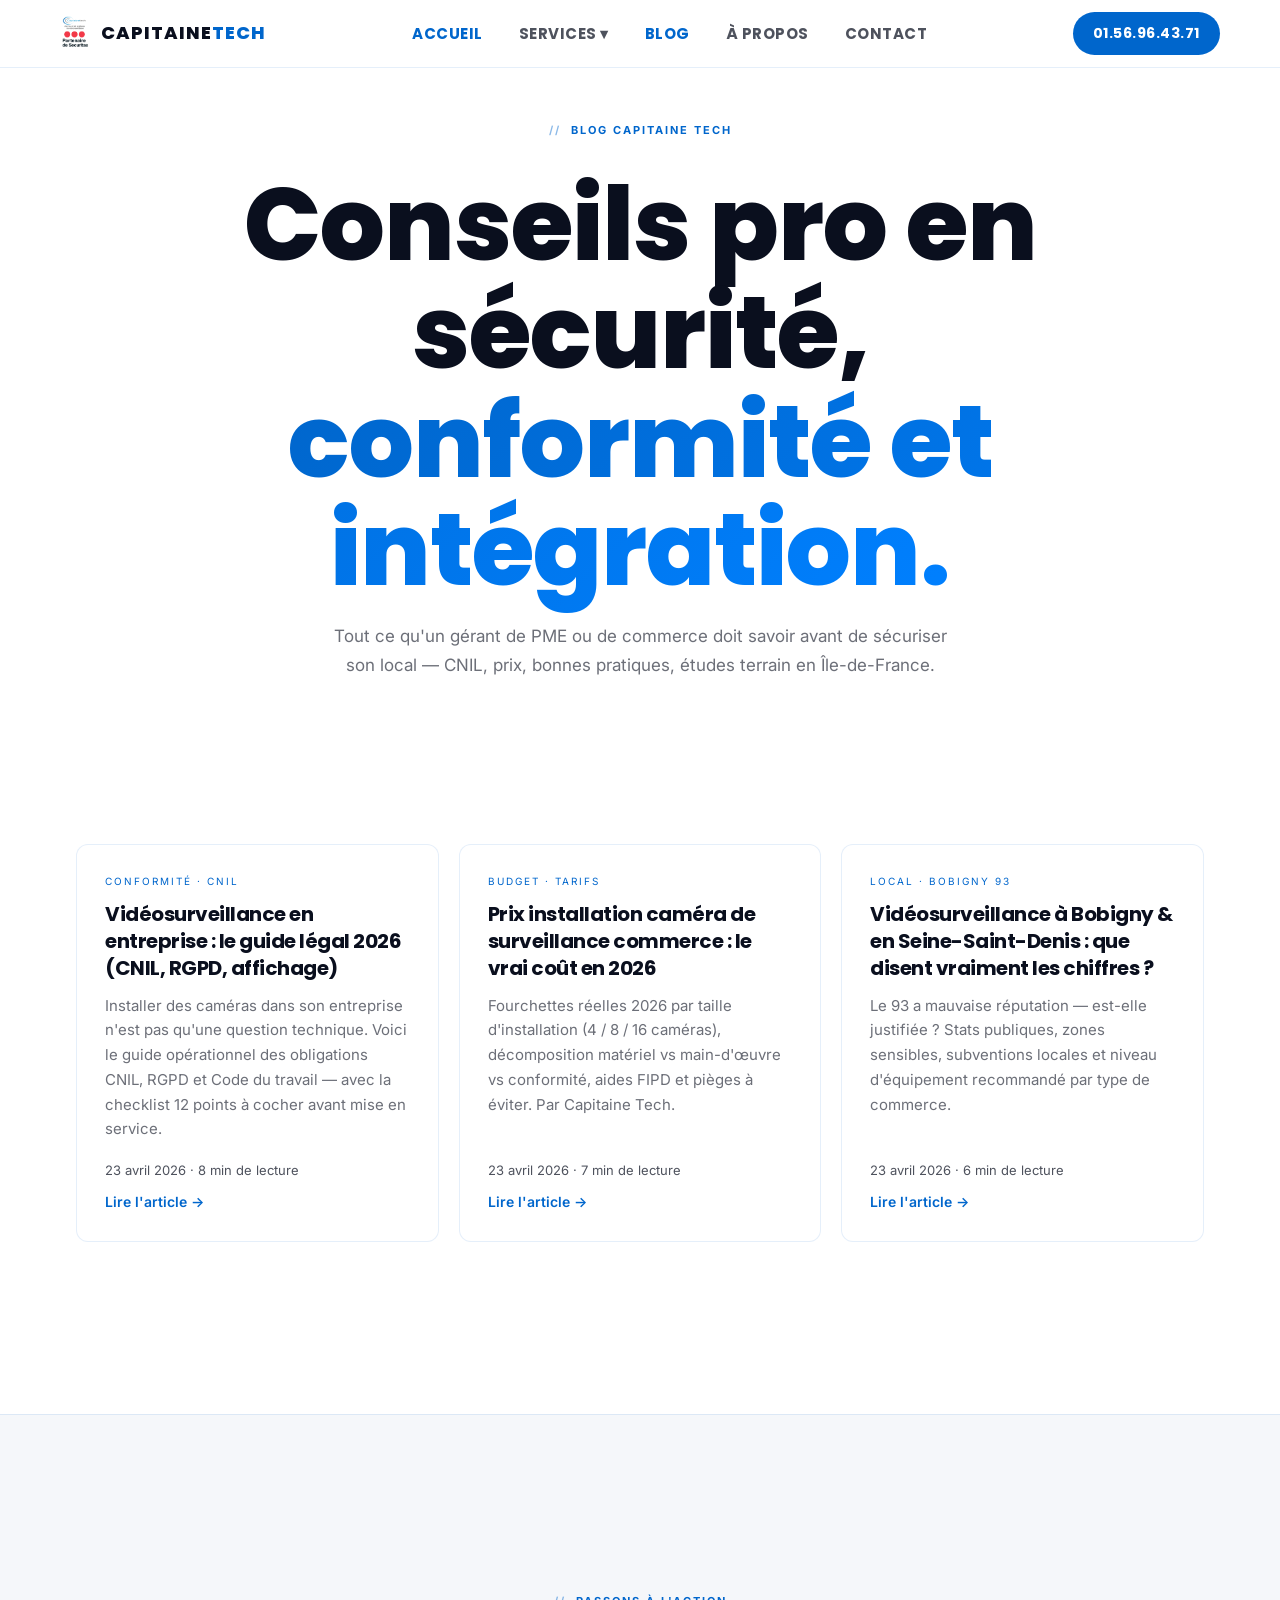
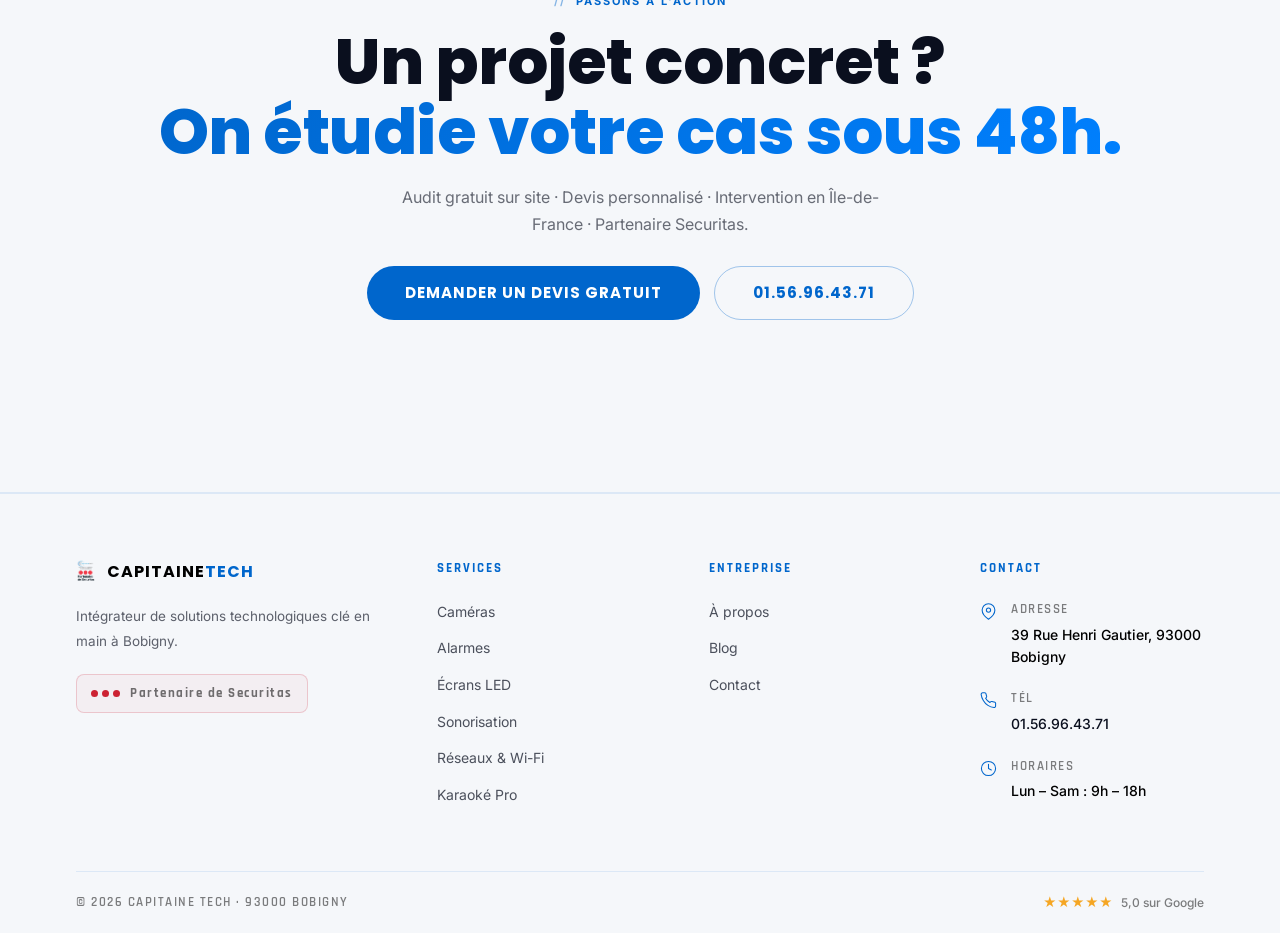
==== blog/index.html @ f3a3a192 "SEO: compression logo, blog avec 3 articles, lien Blog dans nav/footer/sitemap Logo (620 KB -> 41 KB" ====
<!DOCTYPE html>
<html lang="fr">
<head>
  <meta charset="UTF-8"/>
  <meta name="viewport" content="width=device-width, initial-scale=1.0"/>
  <title>Blog | Conseils Vidéosurveillance, Alarme & Sécurité Pro | Capitaine Tech</title>
  <meta name="description" content="Le blog Capitaine Tech : conseils experts sur la vidéosurveillance, les alarmes, la conformité CNIL, les prix et la sécurité pour les entreprises à Bobigny & en Île-de-France."/>
  <meta name="robots" content="index,follow,max-image-preview:large"/>
  <meta name="author" content="Capitaine Tech"/>
  <link rel="canonical" href="https://www.capitaineproject.com/blog/"/>

  <meta property="og:type" content="website"/>
  <meta property="og:site_name" content="Capitaine Tech"/>
  <meta property="og:locale" content="fr_FR"/>
  <meta property="og:title" content="Blog Capitaine Tech | Vidéosurveillance & Sécurité Pro"/>
  <meta property="og:description" content="Conseils experts : vidéosurveillance, alarme, CNIL, prix, sécurité des PME à Bobigny & en IDF."/>
  <meta property="og:url" content="https://www.capitaineproject.com/blog/"/>
  <meta property="og:image" content="https://www.capitaineproject.com/assets/logo.png"/>

  <meta name="twitter:card" content="summary_large_image"/>
  <meta name="twitter:title" content="Blog Capitaine Tech | Vidéosurveillance & Sécurité Pro"/>
  <meta name="twitter:description" content="Conseils experts sécurité pour PME : CNIL, prix, installations."/>
  <meta name="twitter:image" content="https://www.capitaineproject.com/assets/logo.png"/>

  <script type="application/ld+json">
  {
    "@context": "https://schema.org",
    "@type": "Blog",
    "name": "Blog Capitaine Tech",
    "description": "Conseils experts en vidéosurveillance, alarme, conformité CNIL et sécurité pour les PME à Bobigny et en Île-de-France.",
    "url": "https://www.capitaineproject.com/blog/",
    "publisher": {
      "@type": "Organization",
      "name": "Capitaine Tech",
      "logo": { "@type": "ImageObject", "url": "https://www.capitaineproject.com/assets/logo.png" }
    }
  }
  </script>
  <script type="application/ld+json">
  {
    "@context": "https://schema.org",
    "@type": "BreadcrumbList",
    "itemListElement": [
      { "@type": "ListItem", "position": 1, "name": "Accueil", "item": "https://www.capitaineproject.com/" },
      { "@type": "ListItem", "position": 2, "name": "Blog", "item": "https://www.capitaineproject.com/blog/" }
    ]
  }
  </script>

  <link rel="stylesheet" href="../css/style.css"/>
  <style>
    .blog-hero { padding: calc(var(--nav-h) + 48px) 0 40px; text-align: center; }
    .blog-hero h1 { max-width: 880px; margin: 14px auto 18px; }
    .blog-hero p { max-width: 620px; margin: 0 auto; font-size: 17px; color: rgba(10,15,30,0.6); line-height: 1.7; }
    .articles-grid { display: grid; grid-template-columns: repeat(3,1fr); gap: 20px; padding: 24px 0 72px; }
    .article-card { background: var(--bg-card); border: 1px solid rgba(0,102,204,0.1); border-radius: var(--r); padding: 28px; transition: border-color .2s, box-shadow .2s, transform .3s var(--ease); display: flex; flex-direction: column; }
    .article-card:hover { border-color: var(--cyan); box-shadow: 0 10px 30px rgba(0,102,204,0.08); transform: translateY(-4px); }
    .article-card .ac-cat { font-family: 'Inter', sans-serif; font-size: 10px; letter-spacing: 2px; color: var(--cyan); text-transform: uppercase; margin-bottom: 12px; }
    .article-card h2 { font-size: 20px; font-weight: 700; margin-bottom: 12px; color: #0a0f1e; line-height: 1.35; }
    .article-card p { font-size: 15px; line-height: 1.65; color: rgba(10,15,30,0.6); margin-bottom: 18px; flex: 1; }
    .article-card .ac-meta { font-size: 13px; color: var(--muted); margin-bottom: 10px; }
    .article-card a.ac-link { color: var(--cyan); font-weight: 600; font-size: 14px; text-decoration: none; }
    .article-card a.ac-link:hover { text-decoration: underline; }
    .blog-cta { background: var(--bg2); border-top: 1px solid rgba(0,102,204,0.1); }
    .blog-cta .container { padding: 72px 0; text-align: center; }
    .blog-cta h2 { margin-bottom: 16px; }
    .blog-cta p { max-width: 520px; margin: 0 auto 28px; color: rgba(10,15,30,0.6); font-size: 16px; line-height: 1.7; }
    @media (max-width:1000px) { .articles-grid { grid-template-columns: 1fr 1fr; } }
    @media (max-width:640px) { .articles-grid { grid-template-columns: 1fr; gap: 14px; } .article-card { padding: 22px; } }
  </style>
</head>
<body>

<nav>
  <div class="nav-inner">
    <a href="../index.html" class="nav-logo">
      <img src="../assets/logo.webp" alt="Capitaine Tech"/>
      <span class="nav-logo-text">Capitaine<em>Tech</em></span>
    </a>
    <ul class="nav-links">
      <li><a href="../index.html">Accueil</a></li>
      <li class="nav-dropdown">
        <a href="../services/cameras.html">Services ▾</a>
        <div class="nav-dropdown-menu">
          <a href="../services/cameras.html"><span class="dd-icon" data-icon="camera"></span>Caméras</a>
          <a href="../services/alarmes.html"><span class="dd-icon" data-icon="bell"></span>Alarmes</a>
          <div class="dd-sep"></div>
          <a href="../services/ecrans-led.html"><span class="dd-icon" data-icon="monitor"></span>Écrans LED</a>
          <a href="../services/sonorisation.html"><span class="dd-icon" data-icon="speaker"></span>Sonorisation</a>
          <div class="dd-sep"></div>
          <a href="../services/reseaux.html"><span class="dd-icon" data-icon="wifi"></span>Réseaux & Wi-Fi</a>
          <a href="../services/karaoke.html"><span class="dd-icon" data-icon="mic"></span>Karaoké Pro</a>
        </div>
      </li>
      <li><a href="index.html" class="active">Blog</a></li>
      <li><a href="../a-propos.html">À propos</a></li>
      <li><a href="../contact.html">Contact</a></li>
    </ul>
    <a href="tel:0156964371" class="nav-cta">01.56.96.43.71</a>
    <div class="nav-burger" id="burger"><span></span><span></span><span></span></div>
  </div>
</nav>

<div class="nav-mobile" id="mobile-nav">
  <a href="../index.html">Accueil</a>
  <a href="../services/cameras.html"><span class="nm-icon" data-icon="camera"></span>Caméras</a>
  <a href="../services/alarmes.html"><span class="nm-icon" data-icon="bell"></span>Alarmes</a>
  <a href="../services/ecrans-led.html"><span class="nm-icon" data-icon="monitor"></span>Écrans LED</a>
  <a href="../services/sonorisation.html"><span class="nm-icon" data-icon="speaker"></span>Sonorisation</a>
  <a href="../services/reseaux.html"><span class="nm-icon" data-icon="wifi"></span>Réseaux & Wi-Fi</a>
  <a href="../services/karaoke.html"><span class="nm-icon" data-icon="mic"></span>Karaoké Pro</a>
  <a href="index.html">Blog</a>
  <a href="../a-propos.html">À propos</a>
  <a href="../contact.html">Contact</a>
</div>

<section class="blog-hero">
  <div class="container">
    <div class="tag" style="justify-content:center;">Blog Capitaine Tech</div>
    <h1>Conseils pro en sécurité,<br><span class="cyan">conformité et intégration.</span></h1>
    <p>Tout ce qu'un gérant de PME ou de commerce doit savoir avant de sécuriser son local — CNIL, prix, bonnes pratiques, études terrain en Île-de-France.</p>
  </div>
</section>

<section>
  <div class="container">
    <div class="articles-grid">

      <article class="article-card reveal">
        <div class="ac-cat">Conformité · CNIL</div>
        <h2><a href="videosurveillance-entreprise-guide-cnil-2026.html" style="color:inherit;text-decoration:none;">Vidéosurveillance en entreprise : le guide légal 2026 (CNIL, RGPD, affichage)</a></h2>
        <p>Installer des caméras dans son entreprise n'est pas qu'une question technique. Voici le guide opérationnel des obligations CNIL, RGPD et Code du travail — avec la checklist 12 points à cocher avant mise en service.</p>
        <div class="ac-meta">23 avril 2026 · 8 min de lecture</div>
        <a href="videosurveillance-entreprise-guide-cnil-2026.html" class="ac-link">Lire l'article →</a>
      </article>

      <article class="article-card reveal">
        <div class="ac-cat">Budget · Tarifs</div>
        <h2><a href="prix-installation-camera-surveillance-commerce-2026.html" style="color:inherit;text-decoration:none;">Prix installation caméra de surveillance commerce : le vrai coût en 2026</a></h2>
        <p>Fourchettes réelles 2026 par taille d'installation (4 / 8 / 16 caméras), décomposition matériel vs main-d'œuvre vs conformité, aides FIPD et pièges à éviter. Par Capitaine Tech.</p>
        <div class="ac-meta">23 avril 2026 · 7 min de lecture</div>
        <a href="prix-installation-camera-surveillance-commerce-2026.html" class="ac-link">Lire l'article →</a>
      </article>

      <article class="article-card reveal">
        <div class="ac-cat">Local · Bobigny 93</div>
        <h2><a href="videosurveillance-bobigny-93-statistiques.html" style="color:inherit;text-decoration:none;">Vidéosurveillance à Bobigny & en Seine-Saint-Denis : que disent vraiment les chiffres ?</a></h2>
        <p>Le 93 a mauvaise réputation — est-elle justifiée ? Stats publiques, zones sensibles, subventions locales et niveau d'équipement recommandé par type de commerce.</p>
        <div class="ac-meta">23 avril 2026 · 6 min de lecture</div>
        <a href="videosurveillance-bobigny-93-statistiques.html" class="ac-link">Lire l'article →</a>
      </article>

    </div>
  </div>
</section>

<section class="blog-cta">
  <div class="container">
    <div class="tag" style="justify-content:center;">Passons à l'action</div>
    <h2>Un projet concret ?<br><span class="cyan">On étudie votre cas sous 48h.</span></h2>
    <p>Audit gratuit sur site · Devis personnalisé · Intervention en Île-de-France · Partenaire Securitas.</p>
    <div style="display:flex;gap:14px;justify-content:center;flex-wrap:wrap;">
      <a href="../contact.html" class="btn btn-primary">Demander un devis gratuit</a>
      <a href="tel:0156964371" class="btn btn-outline">01.56.96.43.71</a>
    </div>
  </div>
</section>

<footer style="position:relative;z-index:1;">
  <div class="container">
    <div class="footer-top">
      <div class="footer-brand">
        <div class="footer-logo-wrap"><img src="../assets/logo.webp" alt="Capitaine Tech"/><span class="footer-logo-text">Capitaine<em>Tech</em></span></div>
        <p>Intégrateur de solutions technologiques clé en main à Bobigny.</p>
        <div class="sec-badge"><div class="sec-dots"><span></span><span></span><span></span></div>Partenaire de Securitas</div>
      </div>
      <div>
        <div class="footer-col-title">Services</div>
        <ul class="footer-links">
          <li><a href="../services/cameras.html">Caméras</a></li><li><a href="../services/alarmes.html">Alarmes</a></li>
          <li><a href="../services/ecrans-led.html">Écrans LED</a></li><li><a href="../services/sonorisation.html">Sonorisation</a></li>
          <li><a href="../services/reseaux.html">Réseaux & Wi-Fi</a></li><li><a href="../services/karaoke.html">Karaoké Pro</a></li>
        </ul>
      </div>
      <div>
        <div class="footer-col-title">Entreprise</div>
        <ul class="footer-links"><li><a href="../a-propos.html">À propos</a></li><li><a href="index.html">Blog</a></li><li><a href="../contact.html">Contact</a></li></ul>
      </div>
      <div>
        <div class="footer-col-title">Contact</div>
        <div class="info-row"><div class="info-ico" data-icon="pin"></div><div><div class="info-lbl">Adresse</div><div class="info-val">39 Rue Henri Gautier, 93000 Bobigny</div></div></div>
        <div class="info-row"><div class="info-ico" data-icon="phone"></div><div><div class="info-lbl">Tél</div><div class="info-val"><a href="tel:0156964371">01.56.96.43.71</a></div></div></div>
        <div class="info-row"><div class="info-ico" data-icon="clock"></div><div><div class="info-lbl">Horaires</div><div class="info-val">Lun – Sam : 9h – 18h</div></div></div>
      </div>
    </div>
    <div class="footer-bottom">
      <div class="footer-copy">© 2026 Capitaine Tech · 93000 Bobigny</div>
      <div class="footer-rating"><span class="stars">★★★★★</span><span class="rating-txt">5,0 sur Google</span></div>
    </div>
  </div>
</footer>
<script src="../js/main.js"></script>
</body>
</html>
---- css/style.css ----
@import url('https://fonts.googleapis.com/css2?family=Poppins:wght@400;500;600;700;800&family=Rajdhani:wght@500;600;700&family=Inter:wght@400;500;600;700&display=swap');

:root {
  --bg:       #ffffff;
  --bg2:      #f5f7fa;
  --bg3:      #edf0f5;
  --bg-card:  #ffffff;
  --cyan:     #0066cc;
  --cyan-b:   #0080ff;
  --cyan-d:   #004fa3;
  --cyan-glow:rgba(0,102,204,0.15);
  --red:      #cc2233;
  --white:    #0a0f1e;
  --muted:    rgba(10,15,30,0.72);
  --faint:    rgba(10,15,30,0.1);
  --border:   rgba(0,102,204,0.14);
  --nav-h:    68px;
  --ease:     cubic-bezier(0.25, 1, 0.4, 1);
  --r:        12px;
}

*, *::before, *::after { box-sizing: border-box; margin: 0; padding: 0; }
html { scroll-behavior: smooth; }
img { display: block; max-width: 100%; }
a { color: inherit; text-decoration: none; }

body {
  font-family: 'Inter', sans-serif;
  background: var(--bg);
  color: var(--white);
  overflow-x: hidden;
  line-height: 1.6;
}

/* ═══ TYPOGRAPHY ═══ */
h1 {
  font-family: 'Poppins', sans-serif;
  font-weight: 800;
  font-size: clamp(52px, 8vw, 110px);
  line-height: 1.06;
  letter-spacing: -1px;
  text-transform: none;
  color: #0a0f1e;
}
h2 {
  font-family: 'Poppins', sans-serif;
  font-weight: 800;
  font-size: clamp(36px, 5vw, 72px);
  line-height: 1.1;
  letter-spacing: -0.5px;
  text-transform: none;
  color: #0a0f1e;
}
h3 {
  font-family: 'Poppins', sans-serif;
  font-weight: 700;
  font-size: 22px;
  letter-spacing: 0;
  text-transform: none;
  color: #0a0f1e;
}
p { font-size: 17px; color: rgba(10,15,30,0.65); line-height: 1.85; }

.cyan { color: var(--cyan); }

.tag {
  display: inline-flex; align-items: center; gap: 10px;
  font-family: 'Inter', sans-serif;
  font-size: 11px; font-weight: 700; letter-spacing: 2px; text-transform: uppercase;
  color: var(--cyan); margin-bottom: 16px;
}
.tag::before { content: '//'; opacity: .45; }

/* ═══ LAYOUT ═══ */
.container { max-width: 1240px; margin: 0 auto; padding: 0 56px; position: relative; z-index: 1; }
section { position: relative; z-index: 1; padding: 100px 0; }

/* ═══ NAV ═══ */
nav {
  position: fixed; top: 0; left: 0; right: 0; height: var(--nav-h);
  z-index: 200;
  background: rgba(255,255,255,0.95);
  border-bottom: 1px solid rgba(0,102,204,0.1);
  backdrop-filter: blur(20px);
  transition: box-shadow .3s;
}
nav.scrolled {
  box-shadow: 0 2px 24px rgba(0,0,0,0.08);
}
.nav-inner {
  max-width: 1240px; margin: 0 auto; padding: 0 40px;
  height: 100%; display: flex; align-items: center; justify-content: space-between; gap: 16px;
}
.nav-logo { display: flex; align-items: center; gap: 12px; flex-shrink: 0; }
.nav-logo img { height: 44px; object-fit: contain; }
.nav-logo-text {
  font-family: 'Poppins', sans-serif; font-weight: 800;
  font-size: 18px; letter-spacing: 1px; text-transform: uppercase; color: #0a0f1e;
}
.nav-logo-text em { font-style: normal; color: var(--cyan); }

.nav-links { display: flex; align-items: center; gap: 4px; list-style: none; }
.nav-links > li > a {
  font-family: 'Poppins', sans-serif; font-size: 15px; font-weight: 700; letter-spacing: 0.5px;
  text-transform: uppercase; color: var(--muted); padding: 9px 16px;
  transition: color .2s, background .2s; display: block; border-radius: 7px;
}
.nav-links > li > a:hover { color: var(--cyan); background: rgba(0,102,204,0.06); }
.nav-links > li > a.active { color: var(--cyan); }

.nav-dropdown { position: relative; }
.nav-dropdown > a { cursor: pointer; user-select: none; }
.nav-dropdown-menu {
  opacity: 0; pointer-events: none;
  position: absolute; top: calc(100% + 8px); left: 50%;
  transform: translateX(-50%) translateY(-4px);
  background: #fff;
  border: 1px solid rgba(0,102,204,0.15);
  min-width: 270px; padding: 8px; border-radius: 14px;
  transition: opacity .18s ease, transform .18s ease;
  box-shadow: 0 8px 40px rgba(0,0,0,0.12), 0 2px 8px rgba(0,0,0,0.06);
}
.nav-dropdown-menu::after {
  content: ''; position: absolute; top: 0; left: 15%; right: 15%; height: 2px;
  background: linear-gradient(90deg, transparent, var(--cyan), transparent);
  border-radius: 2px;
}
.nav-dropdown.open .nav-dropdown-menu {
  opacity: 1; pointer-events: auto; transform: translateX(-50%) translateY(0);
}
.nav-dropdown-menu a {
  display: flex; align-items: center; gap: 13px; padding: 12px 15px;
  font-family: 'Poppins', sans-serif; font-size: 13px; font-weight: 600; letter-spacing: 0.5px;
  text-transform: uppercase; color: var(--muted); border-radius: 9px;
  transition: background .15s, color .15s;
}
.nav-dropdown-menu a:hover { background: rgba(0,102,204,0.06); color: var(--cyan); }
.dd-icon { width: 15px; height: 15px; color: var(--cyan); opacity: .6; flex-shrink: 0; }
.dd-icon svg { width: 100%; height: 100%; }
.dd-sep { height: 1px; background: rgba(0,102,204,0.08); margin: 4px 8px; }

.nav-cta {
  font-family: 'Poppins', sans-serif; font-size: 14px; font-weight: 700; letter-spacing: 0.5px;
  text-transform: uppercase; color: #fff;
  background: var(--cyan); padding: 10px 20px; border-radius: 50px; flex-shrink: 0;
  transition: box-shadow .2s, transform .2s; white-space: nowrap;
}
.nav-cta:hover { box-shadow: 0 4px 20px rgba(0,102,204,0.4); transform: translateY(-1px); }

.nav-burger { display: none; flex-direction: column; gap: 5px; cursor: pointer; padding: 8px; flex-shrink: 0; }
.nav-burger span { display: block; width: 22px; height: 1.5px; background: #0a0f1e; transition: all .3s; }
.nav-burger.active span:nth-child(1) { transform: rotate(45deg) translate(4.5px, 5px); background: var(--cyan); }
.nav-burger.active span:nth-child(2) { opacity: 0; }
.nav-burger.active span:nth-child(3) { transform: rotate(-45deg) translate(4.5px, -5px); background: var(--cyan); }

.nav-mobile {
  display: none; position: fixed; inset: 0; top: var(--nav-h);
  background: #fff; z-index: 150; border-top: 1px solid rgba(0,102,204,0.1);
  flex-direction: column; padding: 28px 24px; overflow-y: auto;
}
.nav-mobile.open { display: flex; }
.nav-mobile a {
  font-family: 'Inter', sans-serif; font-size: 11px; letter-spacing: 2px;
  text-transform: uppercase; color: var(--muted); padding: 15px 0;
  border-bottom: 1px solid rgba(0,102,204,0.07);
  display: flex; align-items: center; gap: 14px; transition: color .2s;
}
.nav-mobile a:hover { color: var(--cyan); }
.nm-section { font-family: 'Rajdhani', sans-serif; font-size: 12px; font-weight: 700; letter-spacing: 2px; color: var(--cyan); text-transform: uppercase; padding: 20px 0 6px; }
.nm-icon { width: 15px; height: 15px; color: var(--cyan); opacity: .6; flex-shrink: 0; }
.nm-icon svg { width: 100%; height: 100%; }

/* ═══ BUTTONS ═══ */
.btn {
  display: inline-flex; align-items: center; gap: 10px;
  font-family: 'Poppins', sans-serif; font-size: 15px; font-weight: 700; letter-spacing: 1px;
  text-transform: uppercase; cursor: pointer; border: none; text-decoration: none;
  transition: all .25s var(--ease);
}
.btn-primary {
  background: var(--cyan); color: #fff; font-weight: 700;
  padding: 15px 38px; border-radius: 50px;
}
.btn-primary:hover { box-shadow: 0 6px 24px rgba(0,102,204,0.35); transform: translateY(-2px); }
.btn-outline {
  background: transparent; color: var(--cyan);
  border: 1.5px solid rgba(0,102,204,0.35); padding: 14px 38px; border-radius: 50px;
}
.btn-outline:hover { border-color: var(--cyan); box-shadow: 0 4px 16px rgba(0,102,204,0.15); background: rgba(0,102,204,0.04); }

/* ═══ TICKER ═══ */
.ticker {
  background: var(--cyan);
  overflow: hidden; white-space: nowrap; padding: 10px 0; position: relative; z-index: 1;
}
.ticker-track { display: inline-flex; animation: ticker 40s linear infinite; }
.ticker-item { font-family: 'Rajdhani', sans-serif; font-size: 14px; font-weight: 700; letter-spacing: 3px; text-transform: uppercase; color: rgba(255,255,255,0.95); padding: 0 48px; }
.ticker-dot { opacity: .4; }
@keyframes ticker { from { transform: translateX(0); } to { transform: translateX(-50%); } }

/* ═══ SECTION HEADER ═══ */
.section-header { margin-bottom: 64px; text-align: center; }
.section-header .tag { justify-content: center; }
.section-header h2 { margin-top: 8px; }
.section-header p { max-width: 580px; margin: 20px auto 0; font-size: 17px; line-height: 1.85; }

/* ═══ STAT ═══ */
.stat-num { font-family: 'Poppins', sans-serif; font-weight: 800; font-size: 48px; line-height: 1; color: var(--cyan); }
.stat-lbl { font-family: 'Rajdhani', sans-serif; font-size: 13px; font-weight: 700; letter-spacing: 2px; text-transform: uppercase; color: rgba(0,0,0,0.55); margin-top: 5px; }

/* ═══ SVC CARD ═══ */
.svc-card {
  background: var(--bg-card);
  border: 1px solid rgba(0,102,204,0.12);
  padding: 36px 32px;
  border-radius: var(--r);
  position: relative; overflow: hidden;
  transition: border-color .3s, transform .4s var(--ease), box-shadow .4s;
  box-shadow: 0 2px 12px rgba(0,0,0,0.04);
}
.svc-card:hover {
  border-color: rgba(0,102,204,0.3);
  transform: translateY(-5px);
  box-shadow: 0 16px 48px rgba(0,102,204,0.1), 0 4px 16px rgba(0,0,0,0.06);
}
.svc-card::before {
  content: ''; position: absolute; top: 0; left: 0; right: 0; height: 3px;
  background: linear-gradient(90deg, var(--cyan), var(--cyan-b));
  border-radius: var(--r) var(--r) 0 0;
  opacity: 0; transition: opacity .3s;
}
.svc-card:hover::before { opacity: 1; }
.svc-bg-num {
  font-family: 'Poppins', sans-serif; font-weight: 800; font-size: 80px; line-height: 1;
  color: rgba(0,102,204,0.05); position: absolute; top: 10px; right: 14px;
  transition: color .3s; user-select: none; pointer-events: none;
}
.svc-card:hover .svc-bg-num { color: rgba(0,102,204,0.09); }
.svc-icon { width: 38px; height: 38px; color: var(--cyan); margin-bottom: 22px; }
.svc-icon svg { width: 100%; height: 100%; }
.svc-cat { font-family: 'Rajdhani', sans-serif; font-size: 13px; font-weight: 700; letter-spacing: 2px; text-transform: uppercase; color: var(--cyan); margin-bottom: 8px; }
.svc-title { font-family: 'Poppins', sans-serif; font-weight: 800; font-size: 26px; letter-spacing: 0; text-transform: none; margin-bottom: 14px; transition: color .2s; color: #0a0f1e; }
.svc-card:hover .svc-title { color: var(--cyan); }
.svc-desc { font-size: 16px; line-height: 1.8; margin-bottom: 26px; color: rgba(10,15,30,0.6); }
.svc-link { font-family: 'Rajdhani', sans-serif; font-size: 14px; font-weight: 700; letter-spacing: 1.5px; text-transform: uppercase; color: var(--cyan); display: inline-flex; align-items: center; gap: 8px; opacity: .7; transition: opacity .2s, gap .2s; }
.svc-card:hover .svc-link { opacity: 1; gap: 14px; }

/* ═══ PAGE HERO ═══ */
.page-hero { padding: 148px 0 80px; text-align: center; background: var(--bg); }
.page-hero h1 { margin-bottom: 22px; }
.page-hero p { max-width: 600px; font-size: 16px; margin: 0 auto; }

.svc-hero-icon { width: 52px; height: 52px; color: var(--cyan); margin: 0 auto 24px; display: block; }
.svc-hero-icon svg { width: 100%; height: 100%; }

.breadcrumb {
  font-family: 'Rajdhani', sans-serif; font-size: 13px; font-weight: 700; letter-spacing: 1.5px;
  color: var(--muted); margin-bottom: 28px;
  display: flex; align-items: center; justify-content: center; gap: 8px; text-transform: uppercase; flex-wrap: wrap;
}
.breadcrumb a { color: var(--muted); transition: color .2s; }
.breadcrumb a:hover { color: var(--cyan); }
.breadcrumb .sep { color: var(--faint); }

/* ═══ FEAT CARD ═══ */
.feat-card {
  padding: 32px; background: var(--bg-card);
  border: 1px solid rgba(0,102,204,0.1); border-radius: var(--r);
  transition: border-color .25s, box-shadow .25s;
  box-shadow: 0 2px 8px rgba(0,0,0,0.04);
}
.feat-card:hover { border-color: rgba(0,102,204,0.25); box-shadow: 0 8px 32px rgba(0,102,204,0.08); }
.feat-icon { width: 30px; height: 30px; color: var(--cyan); margin-bottom: 16px; }
.feat-icon svg { width: 100%; height: 100%; }
.feat-card h3 { font-size: 22px; font-weight: 700; text-transform: none; margin-bottom: 10px; }

/* ═══ RELATED CARD ═══ */
.related-card {
  background: var(--bg-card); border: 1px solid rgba(0,102,204,0.1);
  padding: 22px 20px; display: flex; align-items: center; gap: 16px;
  border-radius: var(--r); transition: border-color .2s, box-shadow .2s;
  box-shadow: 0 2px 8px rgba(0,0,0,0.04);
}
.related-card:hover { border-color: rgba(0,102,204,0.25); box-shadow: 0 8px 24px rgba(0,102,204,0.08); }
.rel-icon { width: 30px; height: 30px; color: var(--cyan); flex-shrink: 0; }
.rel-icon svg { width: 100%; height: 100%; }
.rel-title { font-family: 'Poppins', sans-serif; font-weight: 700; font-size: 20px; text-transform: none; color: #0a0f1e; }
.rel-sub { font-size: 12px; color: var(--muted); margin-top: 3px; }
.rel-arrow { margin-left: auto; color: var(--cyan); opacity: .4; transition: opacity .2s, transform .2s; font-size: 16px; flex-shrink: 0; }
.related-card:hover .rel-arrow { opacity: 1; transform: translateX(4px); }

/* ═══ STEP CARD ═══ */
.step-card {
  background: var(--bg-card); border: 1px solid rgba(0,102,204,0.1);
  padding: 36px 28px; border-radius: var(--r); position: relative; overflow: hidden;
  transition: border-color .25s, box-shadow .25s;
  box-shadow: 0 2px 8px rgba(0,0,0,0.04);
}
.step-card:hover { border-color: rgba(0,102,204,0.25); box-shadow: 0 8px 32px rgba(0,102,204,0.08); }
.step-n { font-family: 'Poppins', sans-serif; font-weight: 800; font-size: 64px; line-height: 1; color: rgba(0,102,204,0.06); position: absolute; top: 12px; right: 14px; user-select: none; }
.step-bar { width: 28px; height: 3px; background: var(--cyan); margin-bottom: 22px; border-radius: 2px; }
.step-card h3 { font-size: 22px; font-weight: 700; text-transform: none; margin-bottom: 12px; }

/* ═══ WHY CARD ═══ */
.why-card {
  background: var(--bg-card); padding: 32px 26px;
  border: 1px solid rgba(0,102,204,0.1); border-radius: var(--r);
  transition: border-color .25s, box-shadow .25s;
  box-shadow: 0 2px 8px rgba(0,0,0,0.04);
}
.why-card:hover { border-color: rgba(0,102,204,0.25); box-shadow: 0 8px 32px rgba(0,102,204,0.08); }
.why-icon { width: 34px; height: 34px; color: var(--cyan); margin-bottom: 18px; }
.why-icon svg { width: 100%; height: 100%; }
.why-card h3 { font-size: 22px; font-weight: 400; text-transform: none; margin-bottom: 10px; }

/* ═══ INFO CARD ═══ */
.info-card { background: var(--bg-card); border: 1px solid rgba(0,102,204,0.12); padding: 40px; border-radius: var(--r); box-shadow: 0 2px 12px rgba(0,0,0,0.05); }
.info-row { display: flex; align-items: flex-start; gap: 14px; margin-bottom: 20px; }
.info-ico { width: 17px; height: 17px; color: var(--cyan); flex-shrink: 0; margin-top: 3px; }
.info-ico svg { width: 100%; height: 100%; }
.info-lbl { font-family: 'Rajdhani', sans-serif; font-size: 13px; font-weight: 600; letter-spacing: 1.5px; color: rgba(0,0,0,0.5); text-transform: uppercase; margin-bottom: 4px; }
.info-val { font-size: 14px; font-weight: 500; color: #000000; line-height: 1.6; }
.info-val a { color: #0a0f1e; transition: color .2s; }
.info-val a:hover { color: var(--cyan); }

/* ═══ IDEAL BAND ═══ */
.ideal-band { background: var(--bg2); border-top: 1px solid rgba(0,102,204,0.1); border-bottom: 1px solid rgba(0,102,204,0.1); padding: 24px 0; position: relative; z-index: 1; }
.ideal-inner { max-width: 1240px; margin: 0 auto; padding: 0 56px; display: flex; align-items: center; justify-content: center; gap: 24px; flex-wrap: wrap; }
.ideal-lbl { font-family: 'Inter', sans-serif; font-size: 11px; font-weight: 600; letter-spacing: 1px; color: rgba(0,0,0,0.5); text-transform: uppercase; white-space: nowrap; }
.ideal-tags { display: flex; gap: 8px; flex-wrap: wrap; justify-content: center; }
.ideal-tag { font-family: 'Rajdhani', sans-serif; font-size: 13px; font-weight: 700; letter-spacing: 1px; border: 1.5px solid rgba(0,102,204,0.2); color: var(--cyan); padding: 6px 16px; border-radius: 50px; transition: background .2s; }
.ideal-tag:hover { background: rgba(0,102,204,0.06); }

/* ═══ PARTNER BAND ═══ */
.partner-band { background: var(--bg2); border-top: 1px solid rgba(0,102,204,0.1); border-bottom: 1px solid rgba(0,102,204,0.1); padding: 24px 0; position: relative; z-index: 1; }
.partner-inner { max-width: 1240px; margin: 0 auto; padding: 0 56px; display: flex; align-items: center; justify-content: center; gap: 40px; flex-wrap: wrap; }
.partner-left { font-family: 'Inter', sans-serif; font-size: 9px; letter-spacing: 3px; color: var(--muted); text-transform: uppercase; }
.partner-center { display: flex; align-items: center; gap: 12px; }
.p-dots { display: flex; gap: 5px; }
.p-dots span { width: 10px; height: 10px; background: var(--red); border-radius: 50%; }
.p-name { font-family: 'Poppins', sans-serif; font-weight: 700; font-size: 15px; letter-spacing: 2px; text-transform: uppercase; color: #000000; }
.partner-vals { display: flex; gap: 20px; flex-wrap: wrap; justify-content: center; }
.partner-val { font-family: 'Rajdhani', sans-serif; font-size: 13px; font-weight: 700; letter-spacing: 1.5px; color: var(--cyan); text-transform: uppercase; display: flex; align-items: center; gap: 7px; }
.partner-val::before { content: ''; width: 4px; height: 4px; background: var(--cyan); border-radius: 50%; }

/* ═══ FOOTER ═══ */
footer { border-top: 2px solid rgba(0,102,204,0.1); position: relative; z-index: 1; background: var(--bg2); }
.footer-top { padding: 64px 0 48px; display: grid; grid-template-columns: 1.4fr 1fr 1fr 1fr; gap: 48px; }
.footer-logo-wrap { display: flex; align-items: center; gap: 12px; margin-bottom: 18px; }
.footer-logo-wrap img { height: 28px; }
.footer-logo-text { font-family: 'Poppins', sans-serif; font-weight: 700; font-size: 16px; letter-spacing: 1px; text-transform: uppercase; color: #000000; }
.footer-logo-text em { font-style: normal; color: var(--cyan); }
.footer-brand p { font-size: 13.5px; margin-bottom: 20px; }
.sec-badge { display: inline-flex; align-items: center; gap: 10px; font-family: 'Rajdhani', sans-serif; font-size: 13px; font-weight: 700; letter-spacing: 1.5px; color: rgba(0,0,0,0.55); border: 1px solid rgba(204,34,51,0.2); padding: 8px 14px; border-radius: 8px; background: rgba(204,34,51,0.04); }
.sec-dots { display: flex; gap: 4px; }
.sec-dots span { width: 7px; height: 7px; background: var(--red); border-radius: 50%; }
.footer-col-title { font-family: 'Rajdhani', sans-serif; font-size: 13px; font-weight: 700; letter-spacing: 2px; color: var(--cyan); text-transform: uppercase; margin-bottom: 20px; }
.footer-links { list-style: none; display: flex; flex-direction: column; gap: 11px; }
.footer-links a { font-size: 14px; color: var(--muted); transition: color .2s; }
.footer-links a:hover { color: var(--cyan); }
.footer-bottom { border-top: 1px solid rgba(0,102,204,0.1); padding: 20px 0; display: flex; align-items: center; justify-content: space-between; flex-wrap: wrap; gap: 12px; }
.footer-copy { font-family: 'Rajdhani', sans-serif; font-size: 13px; font-weight: 600; letter-spacing: 1.5px; color: rgba(0,0,0,0.5); text-transform: uppercase; }
.footer-rating { display: flex; align-items: center; gap: 8px; }
.stars { color: #f5a623; font-size: 13px; }
.rating-txt { font-family: 'Inter', sans-serif; font-size: 12px; font-weight: 500; color: rgba(0,0,0,0.5); }

/* ═══ FORM ═══ */
.form-group { display: flex; flex-direction: column; gap: 7px; }
.form-label { font-family: 'Rajdhani', sans-serif; font-size: 13px; font-weight: 700; letter-spacing: 1.5px; color: var(--cyan); text-transform: uppercase; }
.form-input, .form-textarea, .form-select {
  background: var(--bg2); border: 1.5px solid rgba(0,102,204,0.15);
  color: #0a0f1e; font-family: 'Inter', sans-serif; font-size: 15px;
  padding: 13px 16px; outline: none; border-radius: 10px; width: 100%;
  transition: border-color .2s, box-shadow .2s; -webkit-appearance: none;
}
.form-input:focus, .form-textarea:focus, .form-select:focus { border-color: var(--cyan); box-shadow: 0 0 0 3px rgba(0,102,204,0.1); }
.form-select option { background: #fff; color: #000000; }
.form-textarea { height: 140px; resize: none; }
.form-submit { font-family: 'Rajdhani', sans-serif; font-size: 16px; font-weight: 700; letter-spacing: 2px; text-transform: uppercase; background: var(--cyan); color: #fff; border: none; padding: 16px; cursor: pointer; border-radius: 50px; transition: box-shadow .2s, transform .2s; width: 100%; }
.form-submit:hover:not(:disabled) { box-shadow: 0 6px 20px rgba(0,102,204,0.35); transform: translateY(-1px); }
.form-submit:disabled { opacity: .5; cursor: default; }
.form-msg { display: none; font-family: 'Inter', sans-serif; font-size: 10px; color: var(--cyan); letter-spacing: 1.5px; text-align: center; padding: 14px; border: 1px solid rgba(0,102,204,0.2); margin-top: 4px; border-radius: 8px; background: rgba(0,102,204,0.04); }

/* ═══ REVEAL ═══ */
.reveal { opacity: 0; transform: translateY(32px); transition: opacity .8s var(--ease), transform .8s var(--ease); }
.reveal.visible { opacity: 1; transform: none; }

/* ═══ DYNAMIC HOVER EFFECTS ═══ */
.svc-card { transition: border-color .3s, transform .4s var(--ease), box-shadow .4s; }
.svc-card:hover { transform: translateY(-8px); }
.svc-card .svc-icon { transition: transform .4s var(--ease); }
.svc-card:hover .svc-icon { transform: scale(1.15) rotate(-5deg); }

.step-card { transition: border-color .3s, box-shadow .3s, transform .4s var(--ease); }
.step-card:hover { transform: translateY(-6px); }

.why-card { transition: background .25s, border-color .25s, box-shadow .25s, transform .4s var(--ease); }
.why-card:hover { transform: translateY(-6px); }

.btn { position: relative; overflow: hidden; }
.btn-primary::after {
  content: ''; position: absolute; inset: 0;
  background: linear-gradient(120deg, transparent 30%, rgba(255,255,255,0.2) 50%, transparent 70%);
  transform: translateX(-100%); transition: transform .6s;
}
.btn-primary:hover::after { transform: translateX(100%); }

.feat-card { transition: border-color .25s, box-shadow .25s, transform .4s var(--ease); }
.feat-card:hover { transform: translateY(-6px); }

/* ═══ SMOOTH GRADIENT TEXT ═══ */
.cyan {
  background: linear-gradient(135deg, var(--cyan) 0%, var(--cyan-b) 100%);
  -webkit-background-clip: text;
  -webkit-text-fill-color: transparent;
  background-clip: text;
}

/* ═══ RESPONSIVE ═══ */
@media (max-width: 1100px) {
  .container { padding: 0 32px; }
  .nav-inner { padding: 0 28px; }
  .ideal-inner, .partner-inner { padding: 0 32px; }
  .footer-top { grid-template-columns: 1fr 1fr; gap: 36px; }
  .section-header { margin-bottom: 48px; }
}
@media (max-width: 900px) {
  .nav-links, .nav-cta { display: none; }
  .nav-burger { display: flex; }
  section { padding: 80px 0; }
  h1 { font-size: clamp(40px, 8vw, 64px); font-weight: 800; letter-spacing: -0.5px; }
  h2 { font-size: clamp(30px, 6vw, 48px); font-weight: 800; letter-spacing: -0.5px; }
  .section-header { margin-bottom: 40px; }
  .section-header p { font-size: 15px; }
  .page-hero { padding: 128px 0 64px; }
  .page-hero h1 { margin-bottom: 18px; }
  .page-hero p { font-size: 15px; }
  .footer-top { grid-template-columns: 1fr 1fr; gap: 32px; }
}
@media (max-width: 640px) {
  section { padding: 60px 0; }
  .container { padding: 0 20px; }
  .ideal-inner, .partner-inner { padding: 0 20px; }
  .footer-top { grid-template-columns: 1fr; gap: 28px; }
  .footer-top > div:not(.footer-brand) { padding-top: 0; }
  .footer-bottom { justify-content: center; text-align: center; }
  .footer-brand p { font-size: 13px; }
  .breadcrumb { font-size: 10px; letter-spacing: 1px; }
  .page-hero { padding: 112px 0 48px; }
  .page-hero p { font-size: 14px; max-width: 100%; }
  .info-card { padding: 28px 20px; }
  h1 { font-size: clamp(32px, 9vw, 48px); font-weight: 800; letter-spacing: -0.5px; }
  h2 { font-size: clamp(26px, 7vw, 40px); font-weight: 800; letter-spacing: -0.5px; }
  h3 { font-size: 18px; font-weight: 700; }
  p { font-size: 15px; }
  .section-header { margin-bottom: 32px; }
  .section-header p { font-size: 14px; margin-top: 14px; }
  .stat-num { font-size: 32px; }
  .stat-lbl { font-size: 11px; letter-spacing: 1.5px; }
  .btn { font-size: 12px; padding: 13px 28px; letter-spacing: 1.5px; }
  .btn-outline { padding: 12px 24px; }
  .btn-primary { padding: 13px 28px; }
  .svc-card { padding: 28px 24px; }
  .svc-title { font-size: 20px; }
  .svc-desc { font-size: 14px; }
  .svc-bg-num { font-size: 60px; }
  .step-card { padding: 28px 22px; }
  .step-n { font-size: 48px; }
  .ticker-item { font-size: 12px; letter-spacing: 2px; padding: 0 28px; }
  .nav-burger { padding: 10px; }
  .nav-burger span { width: 24px; height: 2px; }
}
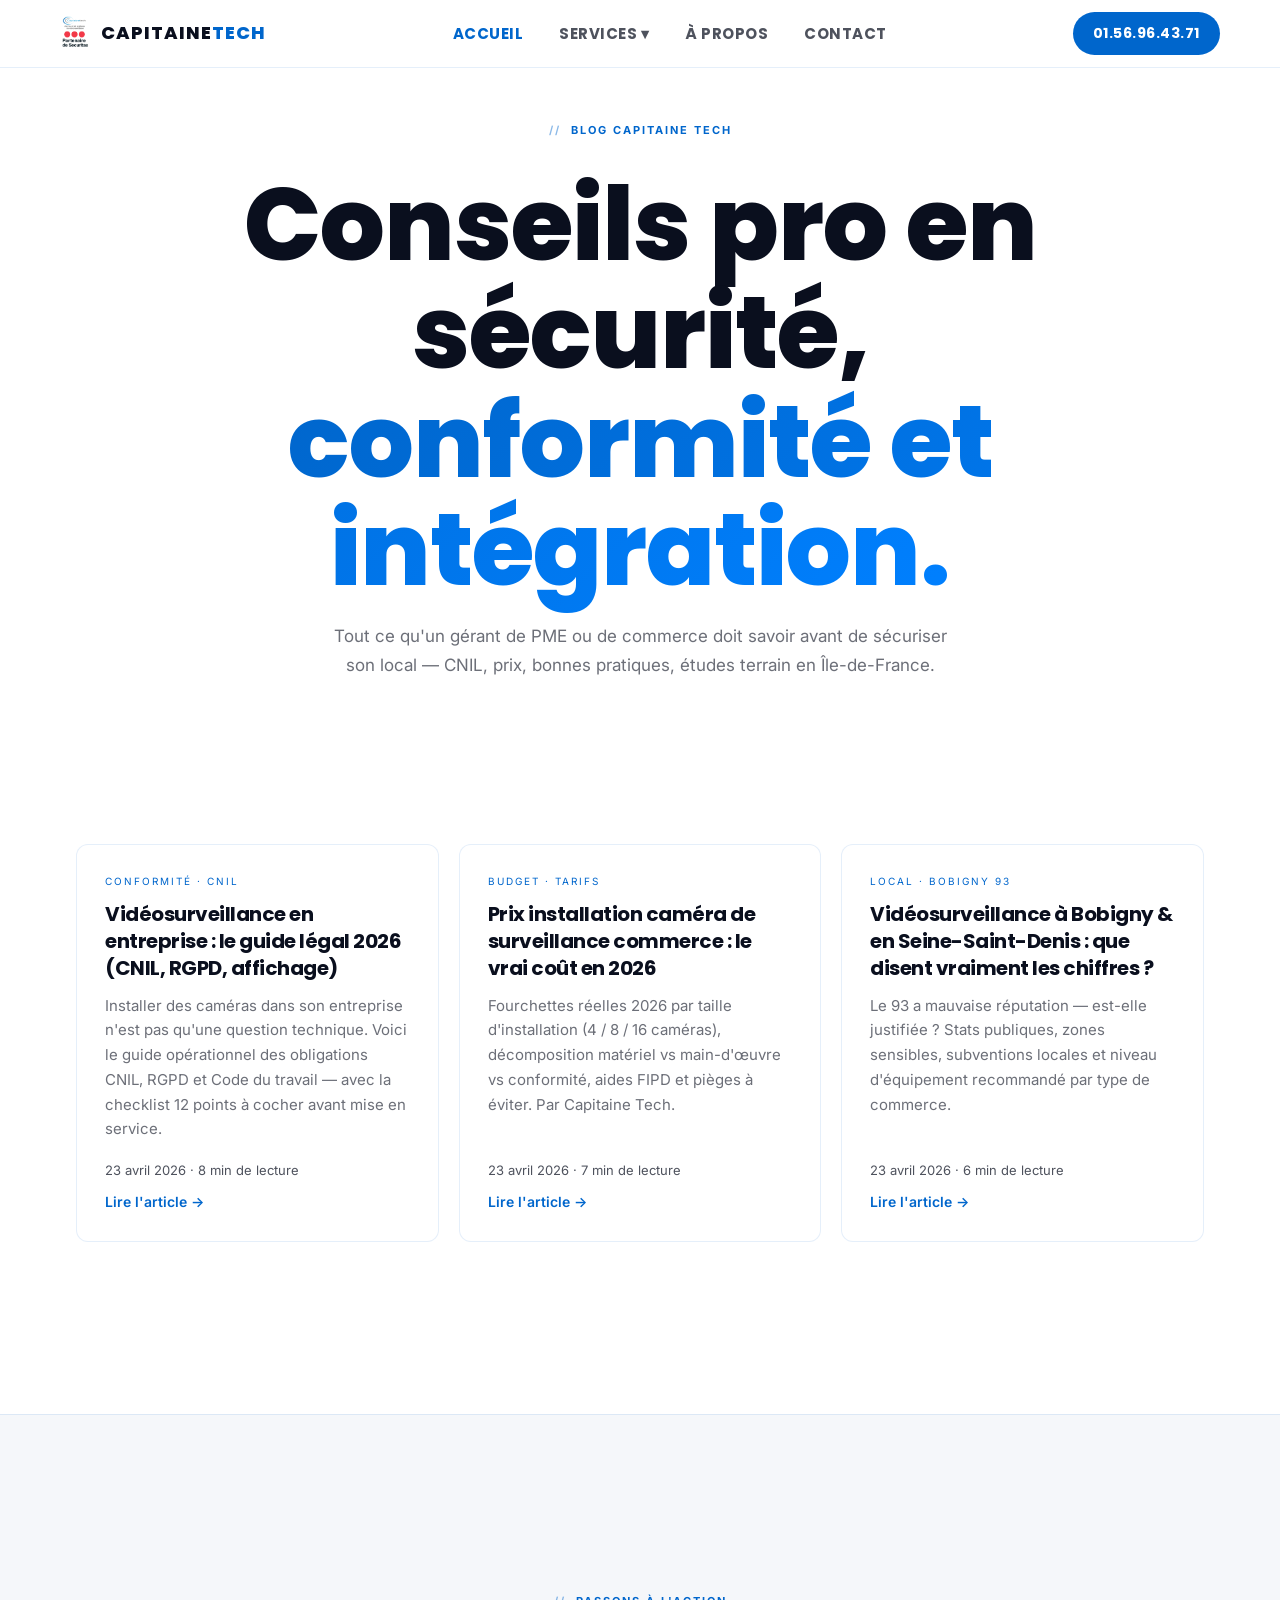
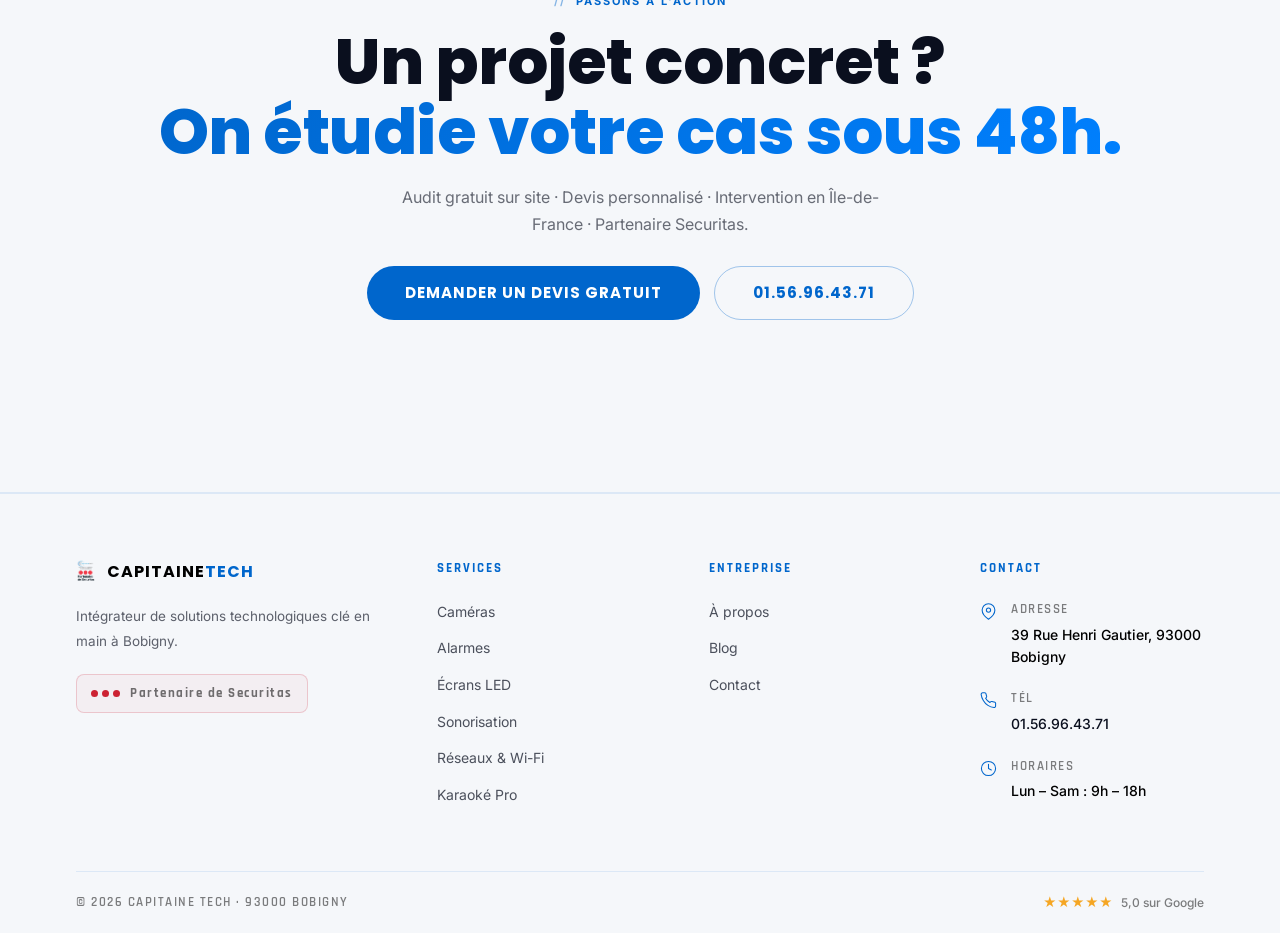
==== commit e0087572: "Nav : retrait du lien Blog (desktop + mobile), conservé dans le footer et les fils d'Ariane Co-Autho" ====
--- a/blog/index.html
+++ b/blog/index.html
@@ -92,7 +92,6 @@
           <a href="../services/karaoke.html"><span class="dd-icon" data-icon="mic"></span>Karaoké Pro</a>
         </div>
       </li>
-      <li><a href="index.html" class="active">Blog</a></li>
       <li><a href="../a-propos.html">À propos</a></li>
       <li><a href="../contact.html">Contact</a></li>
     </ul>
@@ -109,7 +108,6 @@
   <a href="../services/sonorisation.html"><span class="nm-icon" data-icon="speaker"></span>Sonorisation</a>
   <a href="../services/reseaux.html"><span class="nm-icon" data-icon="wifi"></span>Réseaux & Wi-Fi</a>
   <a href="../services/karaoke.html"><span class="nm-icon" data-icon="mic"></span>Karaoké Pro</a>
-  <a href="index.html">Blog</a>
   <a href="../a-propos.html">À propos</a>
   <a href="../contact.html">Contact</a>
 </div>
